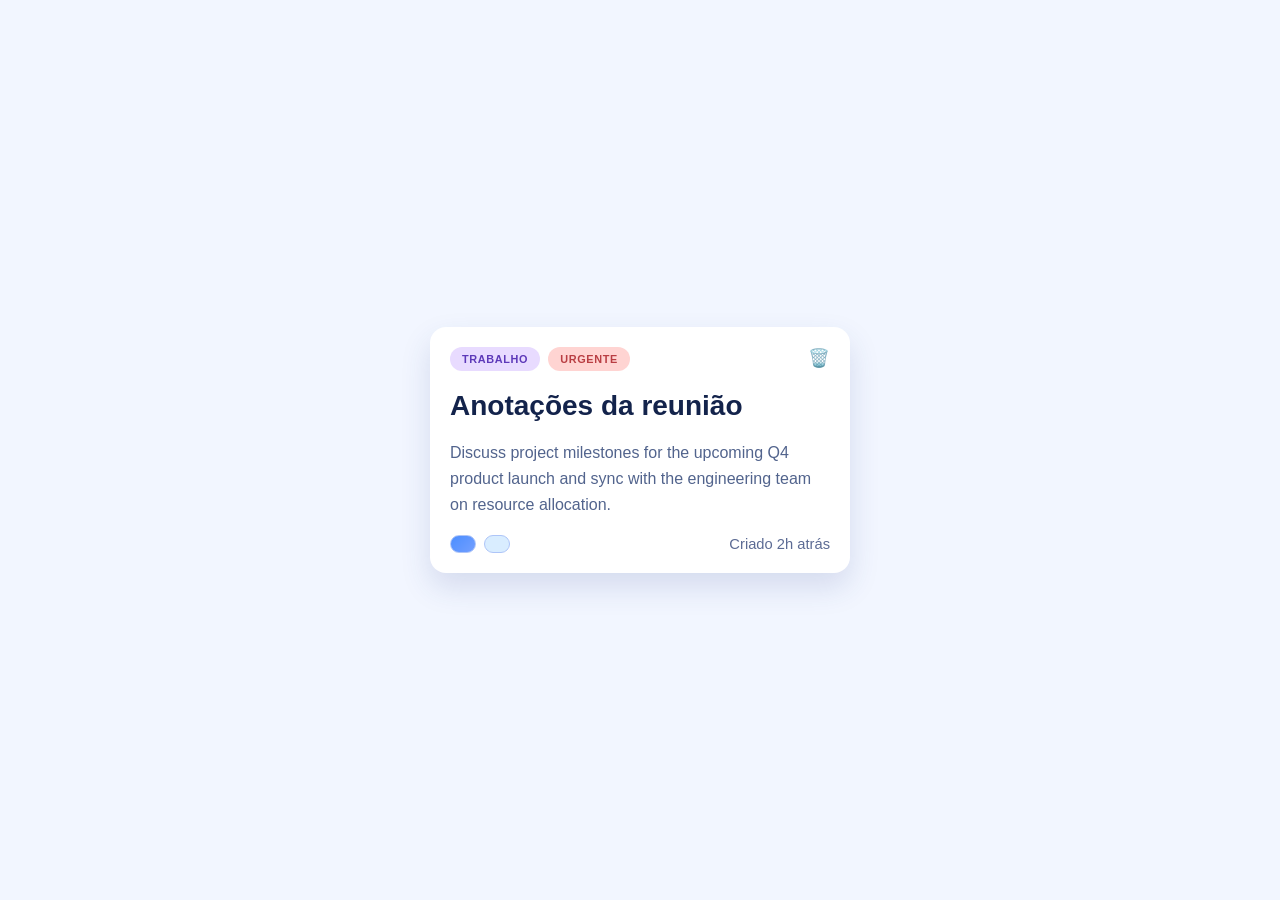
==== alunos/winicius/card/index.html @ 37c6ec0b "Barra de tarefa" ====
<!doctype html>
<html lang="pt-br">
  <head>
    <meta charset="UTF-8" />
    <meta name="viewport" content="width=device-width, initial-scale=1.0" />
    <title>Card - Winicius</title>
    <link rel="stylesheet" href="style.css" />
  </head>
  <body>
    <main class="page">
      <article class="card">
        <header class="card-top">
          <div class="tag-wrap">
            <span class="tag tag-trabalho">TRABALHO</span>
            <span class="tag tag-urgente">URGENTE</span>
          </div>
          <button class="btn-trash" aria-label="Excluir">
            🗑️
          </button>
        </header>

        <h1>Anotações da reunião</h1>

        <p>
          Discuss project milestones for the upcoming Q4 product launch and sync
          with the engineering team on resource allocation.
        </p>

        <footer class="card-bottom">
          <div class="switches">
            <span class="switch on"></span>
            <span class="switch off"></span>
          </div>
          <span class="created">Criado 2h atrás</span>
        </footer>
      </article>
    </main>
  </body>
</html>
---- alunos/winicius/card/style.css ----
* {
  margin: 0;
  padding: 0;
  box-sizing: border-box;
}

body {
  font-family: 'Segoe UI', Tahoma, Geneva, Verdana, sans-serif;
  background: #f2f6ff;
  color: #1f2d4f;
  min-height: 100vh;
  display: grid;
  place-items: center;
  padding: 24px;
}

.page {
  width: min(420px, 100%);
}

.card {
  background: #fff;
  border-radius: 16px;
  box-shadow: 0 14px 30px rgba(44, 70, 139, 0.15);
  padding: 20px;
  display: flex;
  flex-direction: column;
  gap: 18px;
}

.card-top {
  display: flex;
  justify-content: space-between;
  align-items: center;
}

.tag-wrap {
  display: flex;
  gap: 8px;
}

.tag {
  font-size: 0.68rem;
  font-weight: 700;
  text-transform: uppercase;
  letter-spacing: 0.06em;
  padding: 6px 12px;
  border-radius: 999px;
}

.tag-trabalho {
  background: #e8dbff;
  color: #5d39b9;
}

.tag-urgente {
  background: #ffd4d2;
  color: #b93e43;
}

.btn-trash {
  border: none;
  background: transparent;
  cursor: pointer;
  font-size: 1.1rem;
  line-height: 1;
  color: #364a6b;
}

.card h1 {
  font-size: 1.75rem;
  color: #13234b;
  line-height: 1.2;
}

.card p {
  font-size: 1rem;
  color: #52648d;
  line-height: 1.6;
}

.card-bottom {
  display: flex;
  justify-content: space-between;
  align-items: center;
}

.switches {
  display: flex;
  gap: 8px;
}

.switch {
  width: 26px;
  height: 18px;
  border-radius: 999px;
  display: inline-block;
  background: #d9e5ff;
  border: 1px solid #aec5f8;
}

.switch.on {
  background: linear-gradient(135deg, #4b8eff, #739fff);
}

.switch.off {
  background: #d9edff;
}

.created {
  font-size: 0.92rem;
  color: #5c6b94;
}
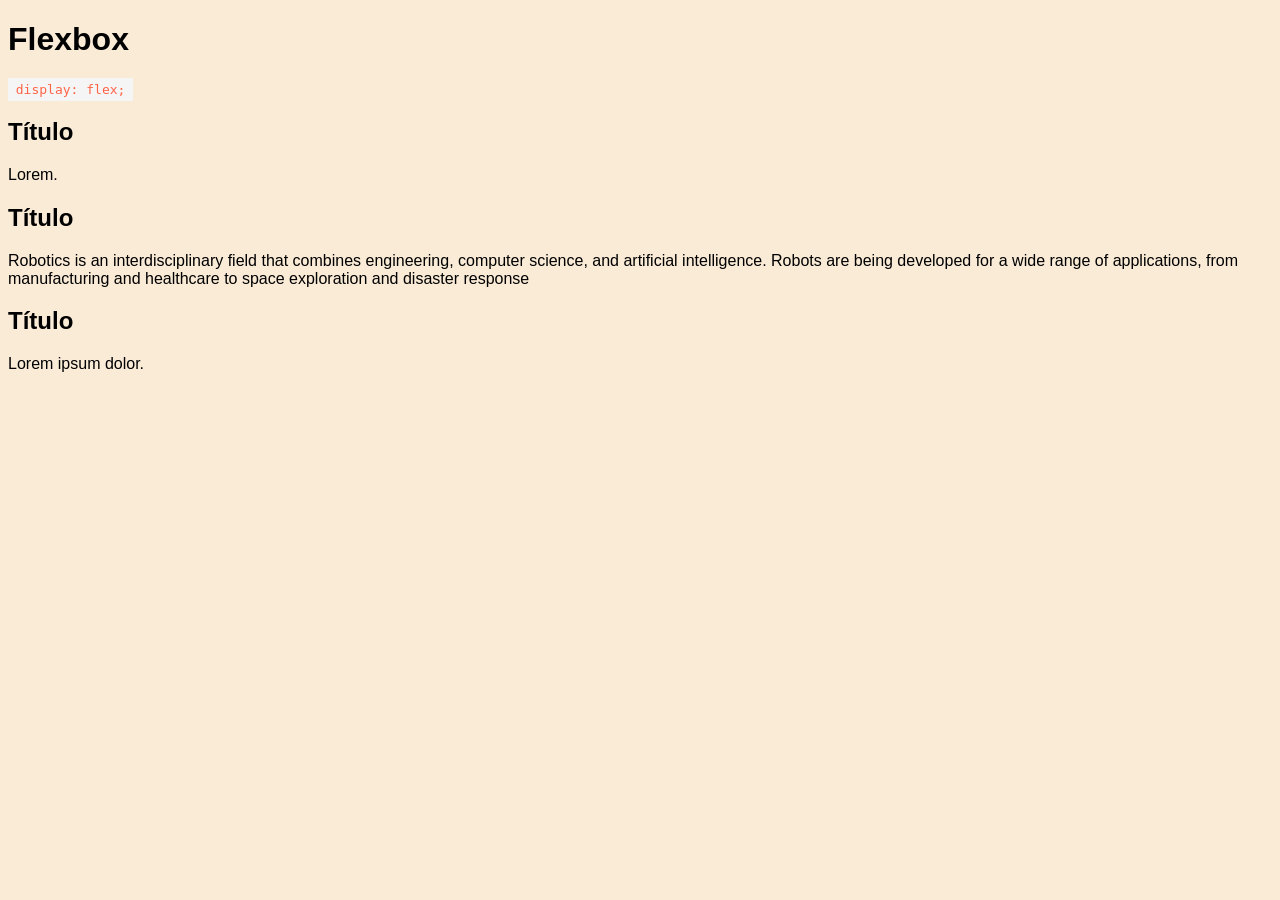
==== commit 1c99dc72: "atualizado" ====
--- a/alunos/winicius/card/index.html
+++ b/alunos/winicius/card/index.html
@@ -1,39 +1,39 @@
 <!doctype html>
 <html lang="pt-br">
-  <head>
-    <meta charset="UTF-8" />
-    <meta name="viewport" content="width=device-width, initial-scale=1.0" />
-    <title>Card - Winicius</title>
-    <link rel="stylesheet" href="style.css" />
-  </head>
-  <body>
-    <main class="page">
-      <article class="card">
-        <header class="card-top">
-          <div class="tag-wrap">
-            <span class="tag tag-trabalho">TRABALHO</span>
-            <span class="tag tag-urgente">URGENTE</span>
-          </div>
-          <button class="btn-trash" aria-label="Excluir">
-            🗑️
-          </button>
-        </header>
-
-        <h1>Anotações da reunião</h1>
-
-        <p>
-          Discuss project milestones for the upcoming Q4 product launch and sync
-          with the engineering team on resource allocation.
-        </p>
-
-        <footer class="card-bottom">
-          <div class="switches">
-            <span class="switch on"></span>
-            <span class="switch off"></span>
-          </div>
-          <span class="created">Criado 2h atrás</span>
-        </footer>
-      </article>
-    </main>
-  </body>
+    <head>
+        <meta charset="UTF-8" />
+        <meta name="viewport" content="width=device-width, initial-scale=1.0" />
+        <title>Cards</title>
+        <link rel="stylesheet" href="style.css" />
+    </head>
+    <body>
+        <main>
+            <h1>Flexbox</h1>
+            <p><code>display: flex;</code></p>
+ 
+            <section>
+                <article>
+                    <h2>Título</h2>
+                    <p>Lorem.</p>
+                </article>
+ 
+                <article>
+                    <h2>Título</h2>
+                    <p>
+                        Robotics is an interdisciplinary field that combines
+                        engineering, computer science, and artificial
+                        intelligence. Robots are being developed for a wide
+                        range of applications, from manufacturing and healthcare
+                        to space exploration and disaster response
+                    </p>
+                </article>
+ 
+                <article>
+                    <h2>Título</h2>
+                    <p>Lorem ipsum dolor.</p>
+                </article>
+            </section>
+        </main>
+    </body>
 </html>
+ 
--- a/alunos/winicius/card/style.css
+++ b/alunos/winicius/card/style.css
@@ -1,113 +1,29 @@
-* {
-  margin: 0;
-  padding: 0;
-  box-sizing: border-box;
+body {
+    background: antiquewhite;
+    font-family: sans-serif;
 }
-
-body {
-  font-family: 'Segoe UI', Tahoma, Geneva, Verdana, sans-serif;
-  background: #f2f6ff;
-  color: #1f2d4f;
-  min-height: 100vh;
-  display: grid;
-  place-items: center;
-  padding: 24px;
+ 
+code {
+    color: tomato;
+    background-color: whitesmoke;
+    padding: 0.3em 0.6em;
 }
-
-.page {
-  width: min(420px, 100%);
-}
-
-.card {
-  background: #fff;
-  border-radius: 16px;
-  box-shadow: 0 14px 30px rgba(44, 70, 139, 0.15);
-  padding: 20px;
-  display: flex;
-  flex-direction: column;
-  gap: 18px;
-}
-
-.card-top {
-  display: flex;
-  justify-content: space-between;
-  align-items: center;
-}
-
-.tag-wrap {
-  display: flex;
-  gap: 8px;
-}
-
-.tag {
-  font-size: 0.68rem;
-  font-weight: 700;
-  text-transform: uppercase;
-  letter-spacing: 0.06em;
-  padding: 6px 12px;
-  border-radius: 999px;
-}
-
-.tag-trabalho {
-  background: #e8dbff;
-  color: #5d39b9;
-}
-
-.tag-urgente {
-  background: #ffd4d2;
-  color: #b93e43;
-}
-
-.btn-trash {
-  border: none;
-  background: transparent;
-  cursor: pointer;
-  font-size: 1.1rem;
-  line-height: 1;
-  color: #364a6b;
-}
-
-.card h1 {
-  font-size: 1.75rem;
-  color: #13234b;
-  line-height: 1.2;
-}
-
-.card p {
-  font-size: 1rem;
-  color: #52648d;
-  line-height: 1.6;
-}
-
-.card-bottom {
-  display: flex;
-  justify-content: space-between;
-  align-items: center;
-}
-
-.switches {
-  display: flex;
-  gap: 8px;
-}
-
-.switch {
-  width: 26px;
-  height: 18px;
-  border-radius: 999px;
-  display: inline-block;
-  background: #d9e5ff;
-  border: 1px solid #aec5f8;
-}
-
-.switch.on {
-  background: linear-gradient(135deg, #4b8eff, #739fff);
-}
-
-.switch.off {
-  background: #d9edff;
-}
-
-.created {
-  font-size: 0.92rem;
-  color: #5c6b94;
-}
+ 
+/**
+ * 🗒️ Cards - Flexbox
+ * =======================================================================================================
+ *
+ * Utilizando os conceitos e propriedades de flexbox, estilize
+ * a página index.html a partir deste style.css, do modo a experimentar
+ * com a exibição de cartões (cards) em uma página.
+ *
+ * Chamamos de cards o componente visual que geralmente agrupa
+ * em um retângulo informações, como título, descrição, imagem,
+ * etc, de uma notícia ou outro tipo de conteúdo qualquer.
+ *
+ * > Dicas
+ * - A propriedade display: flex deve estar no container
+ * - Consulte a documentação das propriedades CSS, pesquise por artigos e explicações, em caso de dúvidas sobre como utilizá-los.
+ * - Altere e acrescente seletores para novas regras CSS à vontade.
+ */
+ 
